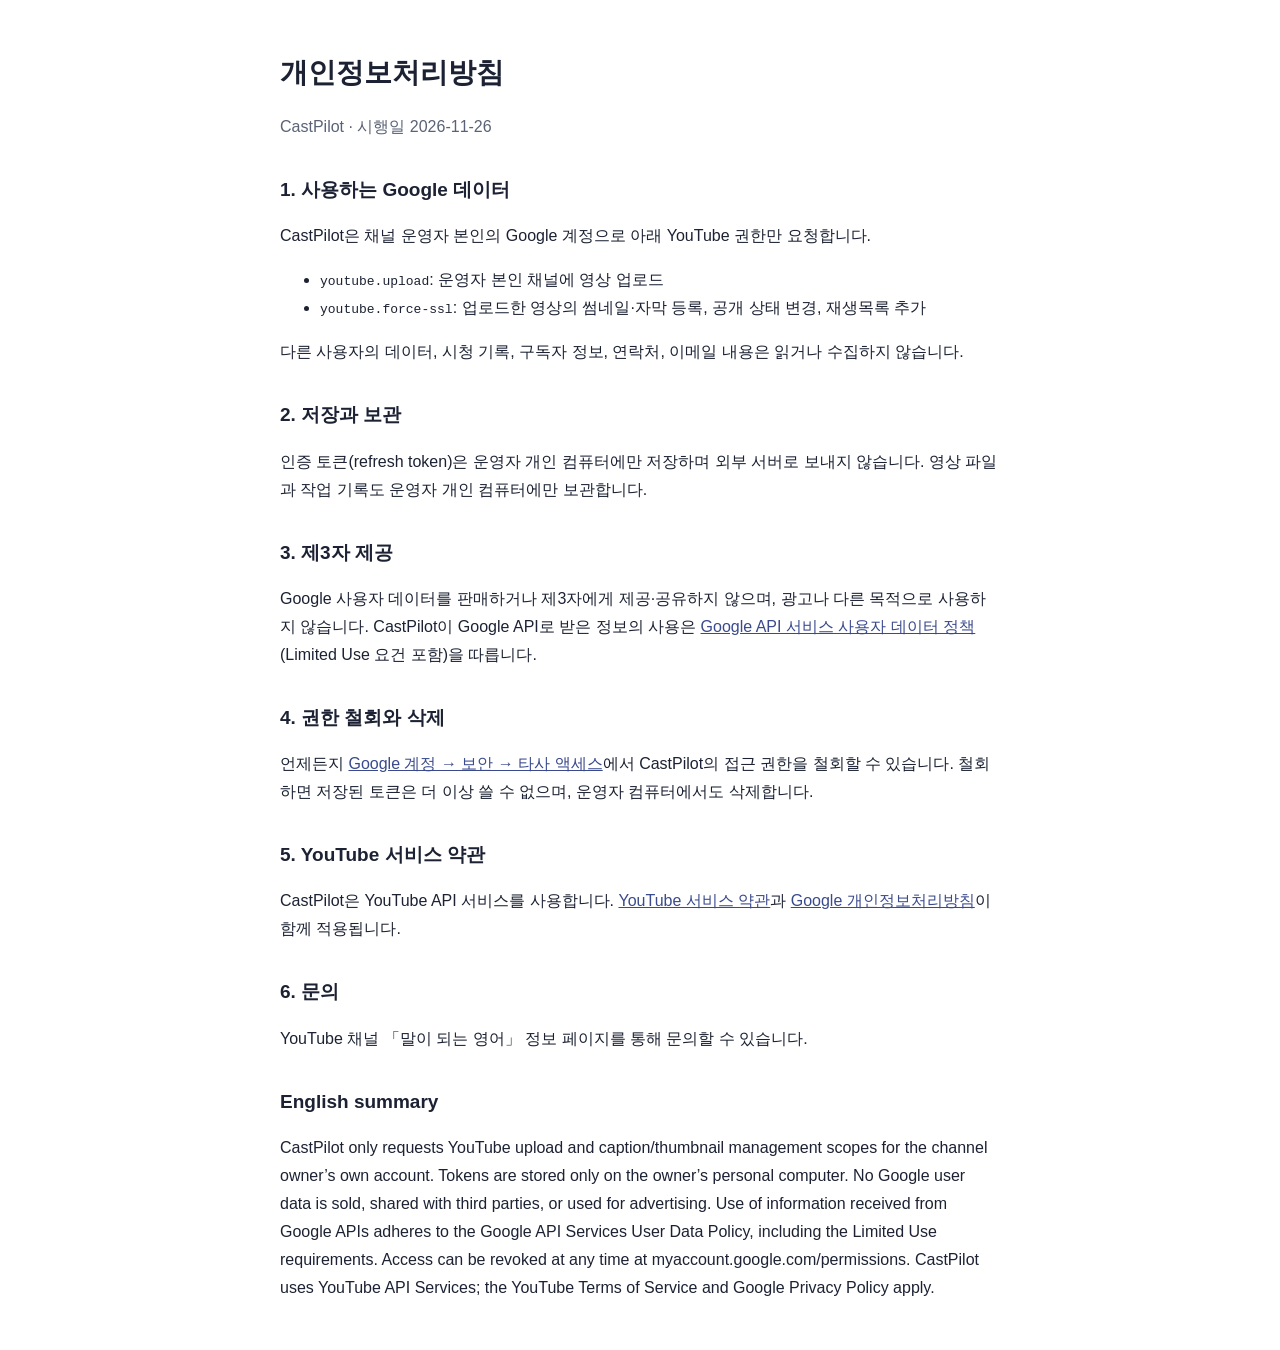
==== privacy.html @ c56bf0de "CastPilot homepage and privacy policy Co-Authored-By: Claude Opus 5.5 <noreply@anthropic.com>" ====
<!doctype html>
<html lang="ko"><head><meta charset="utf-8"><meta name="viewport" content="width=device-width,initial-scale=1">
<title>CastPilot 개인정보처리방침</title><link rel="stylesheet" href="style.css"></head><body>
<h1>개인정보처리방침</h1>
<p class="sub">CastPilot · 시행일 2026-11-26</p>
<h2>1. 사용하는 Google 데이터</h2>
<p>CastPilot은 채널 운영자 본인의 Google 계정으로 아래 YouTube 권한만 요청합니다.</p>
<ul>
<li><code>youtube.upload</code>: 운영자 본인 채널에 영상 업로드</li>
<li><code>youtube.force-ssl</code>: 업로드한 영상의 썸네일·자막 등록, 공개 상태 변경, 재생목록 추가</li>
</ul>
<p>다른 사용자의 데이터, 시청 기록, 구독자 정보, 연락처, 이메일 내용은 읽거나 수집하지 않습니다.</p>
<h2>2. 저장과 보관</h2>
<p>인증 토큰(refresh token)은 운영자 개인 컴퓨터에만 저장하며 외부 서버로 보내지 않습니다.
영상 파일과 작업 기록도 운영자 개인 컴퓨터에만 보관합니다.</p>
<h2>3. 제3자 제공</h2>
<p>Google 사용자 데이터를 판매하거나 제3자에게 제공·공유하지 않으며, 광고나 다른 목적으로 사용하지 않습니다.
CastPilot이 Google API로 받은 정보의 사용은 <a href="https://developers.google.com/terms/api-services-user-data-policy">Google API 서비스 사용자 데이터 정책</a>(Limited Use 요건 포함)을 따릅니다.</p>
<h2>4. 권한 철회와 삭제</h2>
<p>언제든지 <a href="https://myaccount.google.com/permissions">Google 계정 → 보안 → 타사 액세스</a>에서 CastPilot의 접근 권한을 철회할 수 있습니다.
철회하면 저장된 토큰은 더 이상 쓸 수 없으며, 운영자 컴퓨터에서도 삭제합니다.</p>
<h2>5. YouTube 서비스 약관</h2>
<p>CastPilot은 YouTube API 서비스를 사용합니다. <a href="https://www.youtube.com/t/terms">YouTube 서비스 약관</a>과
<a href="https://policies.google.com/privacy">Google 개인정보처리방침</a>이 함께 적용됩니다.</p>
<h2>6. 문의</h2>
<p>YouTube 채널 「말이 되는 영어」 정보 페이지를 통해 문의할 수 있습니다.</p>
<h2>English summary</h2>
<p>CastPilot only requests YouTube upload and caption/thumbnail management scopes for the channel owner’s own account.
Tokens are stored only on the owner’s personal computer. No Google user data is sold, shared with third parties, or used for advertising.
Use of information received from Google APIs adheres to the Google API Services User Data Policy, including the Limited Use requirements.
Access can be revoked at any time at myaccount.google.com/permissions. CastPilot uses YouTube API Services; the YouTube Terms of Service and Google Privacy Policy apply.</p>
</body></html>
---- style.css ----
body{font-family:-apple-system,"Apple SD Gothic Neo","Noto Sans KR",sans-serif;max-width:720px;margin:48px auto;padding:0 20px;line-height:1.75;color:#1c2233}
h1{font-size:28px;margin-bottom:4px}h2{font-size:19px;margin-top:32px}.sub{color:#5a6275}a{color:#3a4a8c}footer{margin-top:48px;font-size:14px;color:#5a6275}
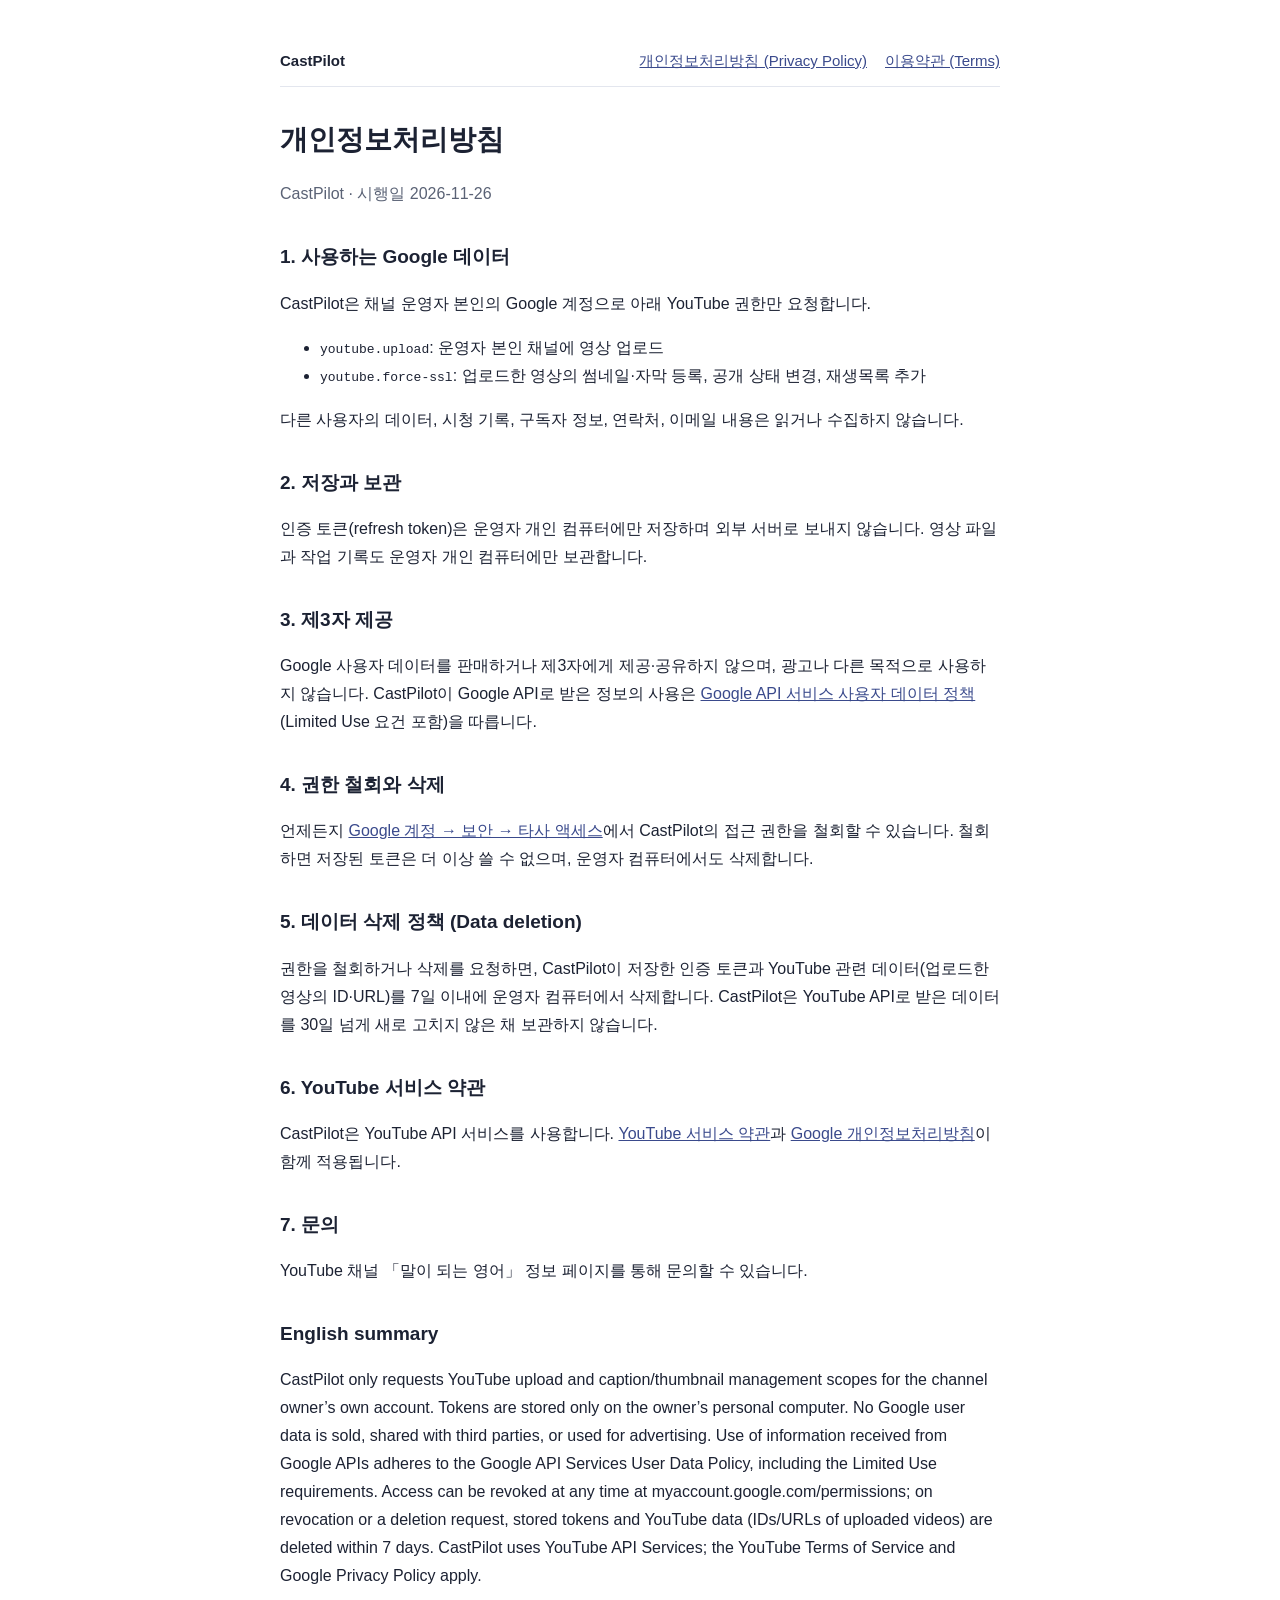
==== commit 043a0ba2: "Add YouTube branding, nav links, data deletion policy Co-Authored-By: Claude Opus 5.5 <noreply@anthr" ====
--- a/privacy.html
+++ b/privacy.html
@@ -1,6 +1,7 @@
 <!doctype html>
 <html lang="ko"><head><meta charset="utf-8"><meta name="viewport" content="width=device-width,initial-scale=1">
 <title>CastPilot 개인정보처리방침</title><link rel="stylesheet" href="style.css"></head><body>
+<nav><a class="home" href="index.html">CastPilot</a><a href="privacy.html">개인정보처리방침 (Privacy Policy)</a><a href="terms.html">이용약관 (Terms)</a></nav>
 <h1>개인정보처리방침</h1>
 <p class="sub">CastPilot · 시행일 2026-11-26</p>
 <h2>1. 사용하는 Google 데이터</h2>
@@ -19,14 +20,17 @@
 <h2>4. 권한 철회와 삭제</h2>
 <p>언제든지 <a href="https://myaccount.google.com/permissions">Google 계정 → 보안 → 타사 액세스</a>에서 CastPilot의 접근 권한을 철회할 수 있습니다.
 철회하면 저장된 토큰은 더 이상 쓸 수 없으며, 운영자 컴퓨터에서도 삭제합니다.</p>
-<h2>5. YouTube 서비스 약관</h2>
+<h2>5. 데이터 삭제 정책 (Data deletion)</h2>
+<p>권한을 철회하거나 삭제를 요청하면, CastPilot이 저장한 인증 토큰과 YouTube 관련 데이터(업로드한 영상의 ID·URL)를 7일 이내에 운영자 컴퓨터에서 삭제합니다.
+CastPilot은 YouTube API로 받은 데이터를 30일 넘게 새로 고치지 않은 채 보관하지 않습니다.</p>
+<h2>6. YouTube 서비스 약관</h2>
 <p>CastPilot은 YouTube API 서비스를 사용합니다. <a href="https://www.youtube.com/t/terms">YouTube 서비스 약관</a>과
 <a href="https://policies.google.com/privacy">Google 개인정보처리방침</a>이 함께 적용됩니다.</p>
-<h2>6. 문의</h2>
+<h2>7. 문의</h2>
 <p>YouTube 채널 「말이 되는 영어」 정보 페이지를 통해 문의할 수 있습니다.</p>
 <h2>English summary</h2>
 <p>CastPilot only requests YouTube upload and caption/thumbnail management scopes for the channel owner’s own account.
 Tokens are stored only on the owner’s personal computer. No Google user data is sold, shared with third parties, or used for advertising.
 Use of information received from Google APIs adheres to the Google API Services User Data Policy, including the Limited Use requirements.
-Access can be revoked at any time at myaccount.google.com/permissions. CastPilot uses YouTube API Services; the YouTube Terms of Service and Google Privacy Policy apply.</p>
+Access can be revoked at any time at myaccount.google.com/permissions; on revocation or a deletion request, stored tokens and YouTube data (IDs/URLs of uploaded videos) are deleted within 7 days. CastPilot uses YouTube API Services; the YouTube Terms of Service and Google Privacy Policy apply.</p>
 </body></html>
--- a/style.css
+++ b/style.css
@@ -1,2 +1,4 @@
 body{font-family:-apple-system,"Apple SD Gothic Neo","Noto Sans KR",sans-serif;max-width:720px;margin:48px auto;padding:0 20px;line-height:1.75;color:#1c2233}
 h1{font-size:28px;margin-bottom:4px}h2{font-size:19px;margin-top:32px}.sub{color:#5a6275}a{color:#3a4a8c}footer{margin-top:48px;font-size:14px;color:#5a6275}
+nav{display:flex;gap:18px;font-size:15px;border-bottom:1px solid #e3e6ee;padding-bottom:12px;margin-bottom:28px}nav .home{font-weight:700;margin-right:auto;color:#1c2233;text-decoration:none}
+.yt{display:flex;align-items:center;gap:14px;border:1px solid #e3e6ee;border-radius:12px;padding:14px 18px;margin:24px 0}.yt .badge{background:#FF0000;color:#fff;font-weight:700;border-radius:8px;padding:6px 12px;white-space:nowrap}
